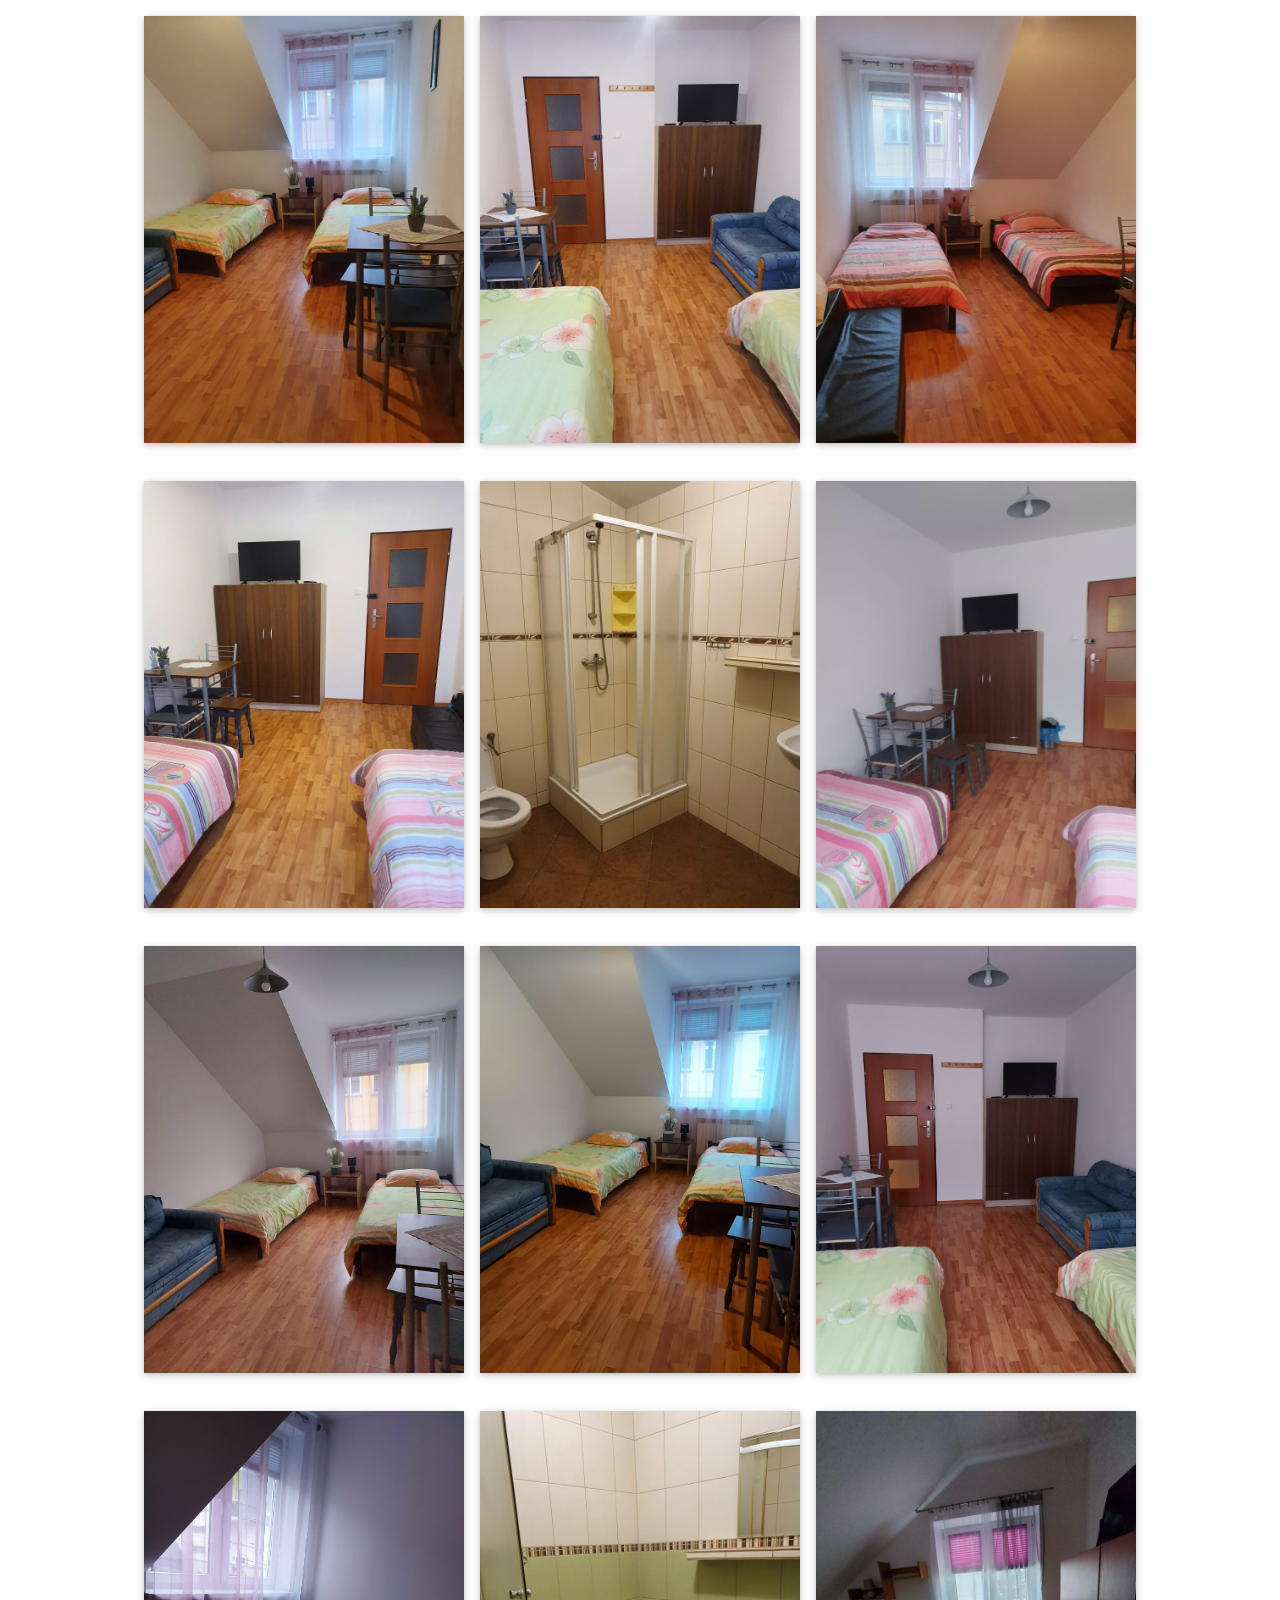
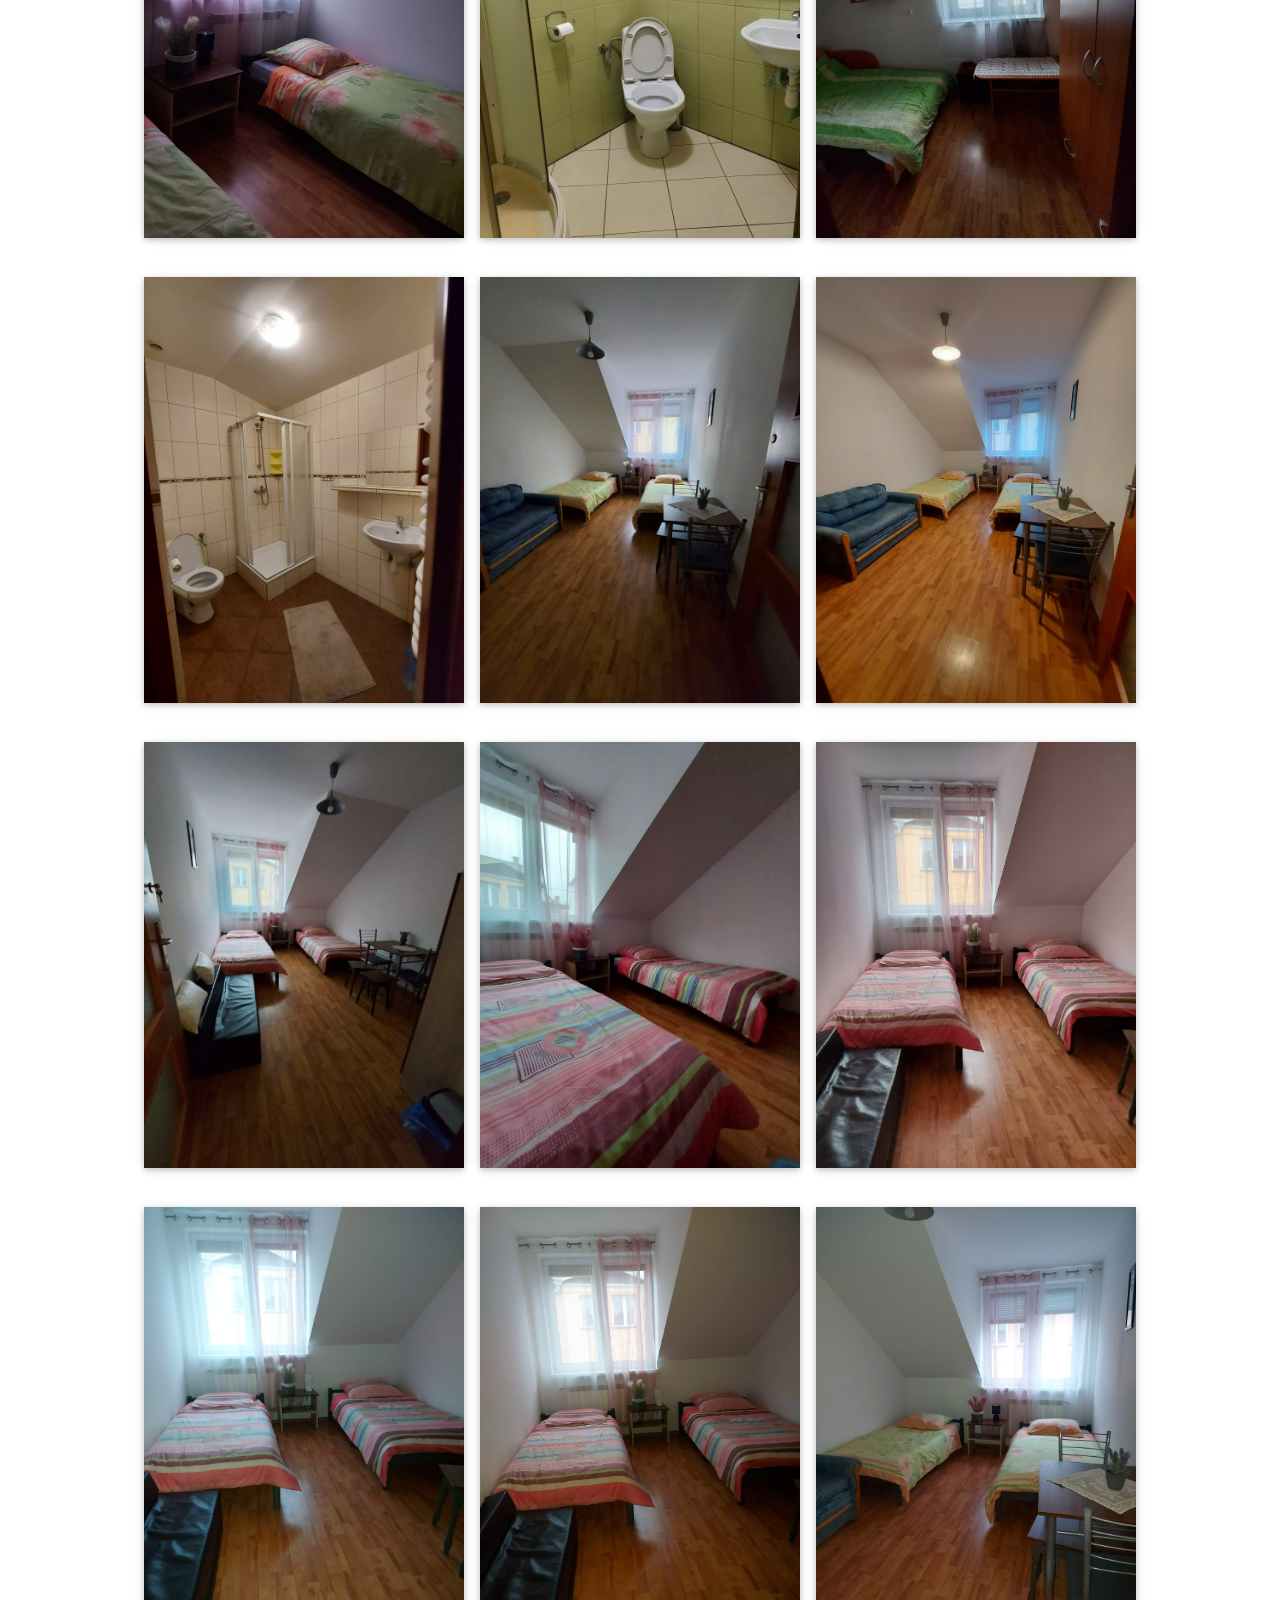
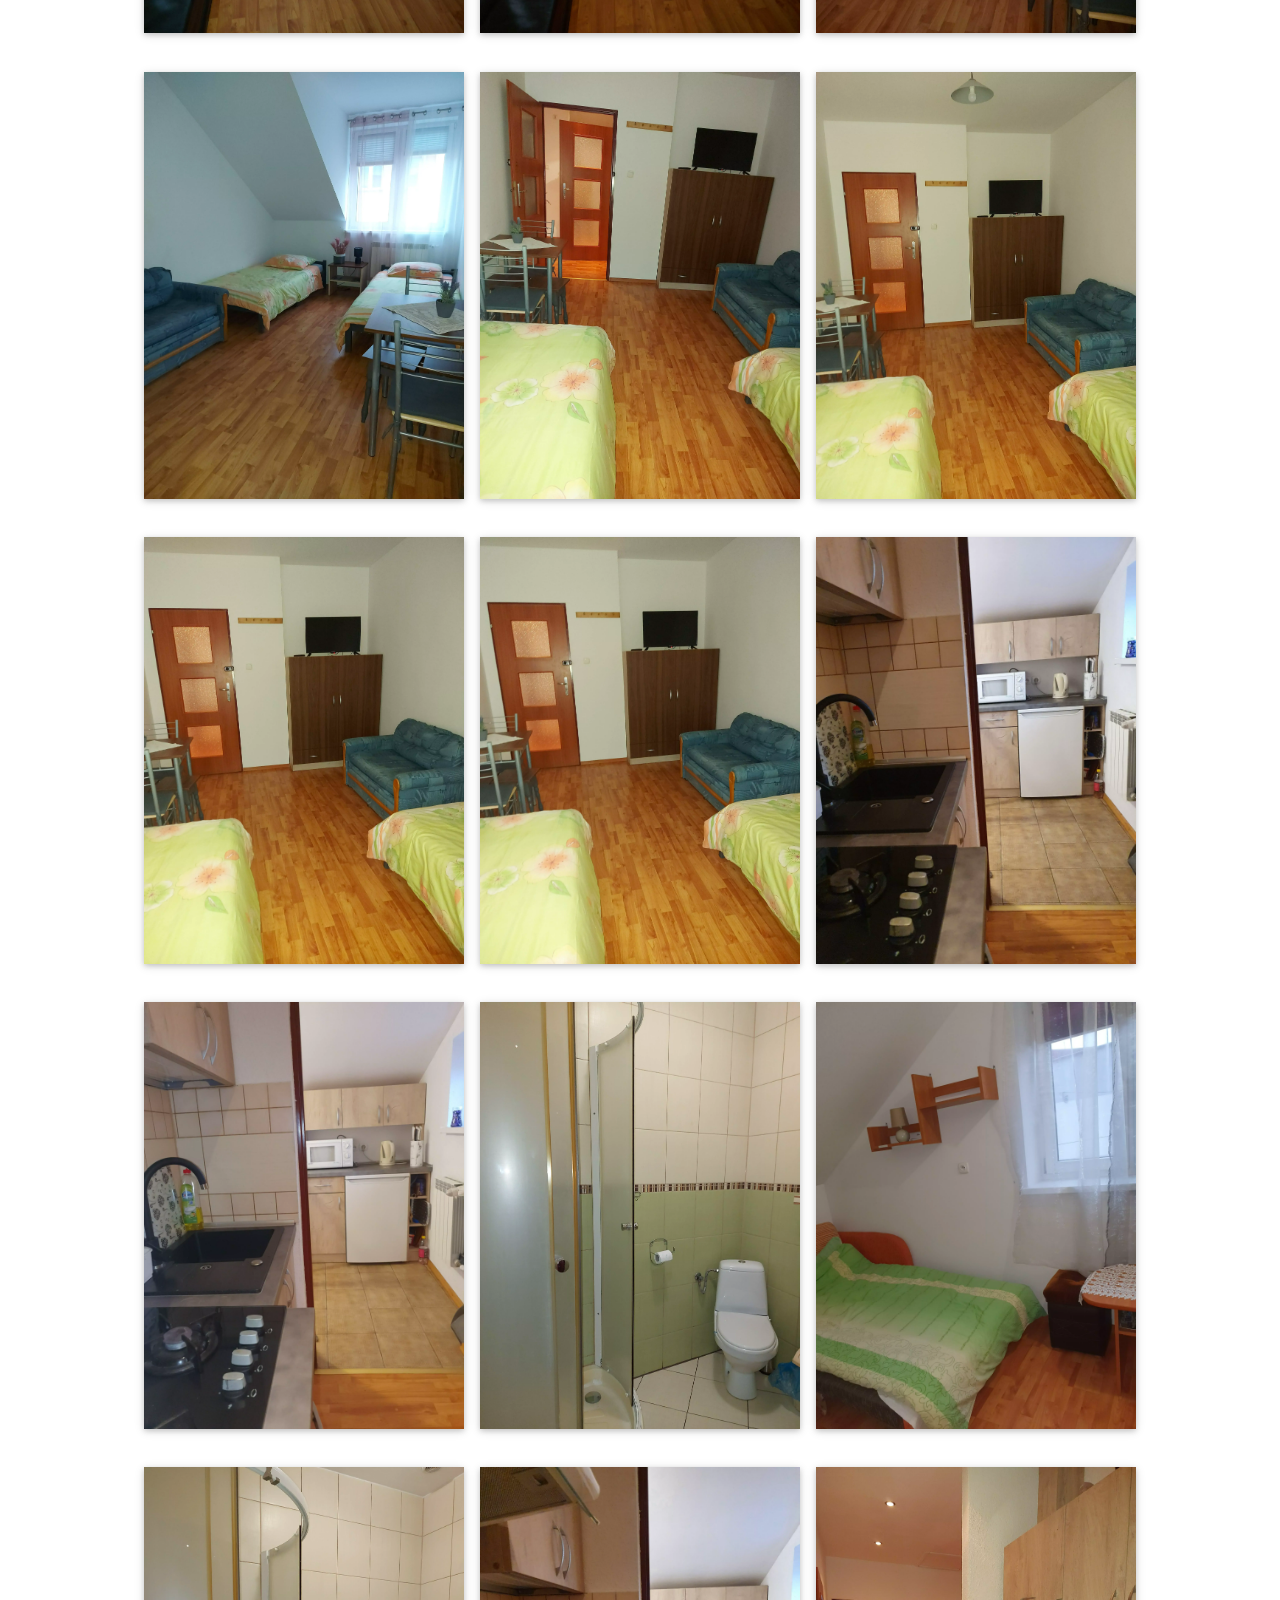
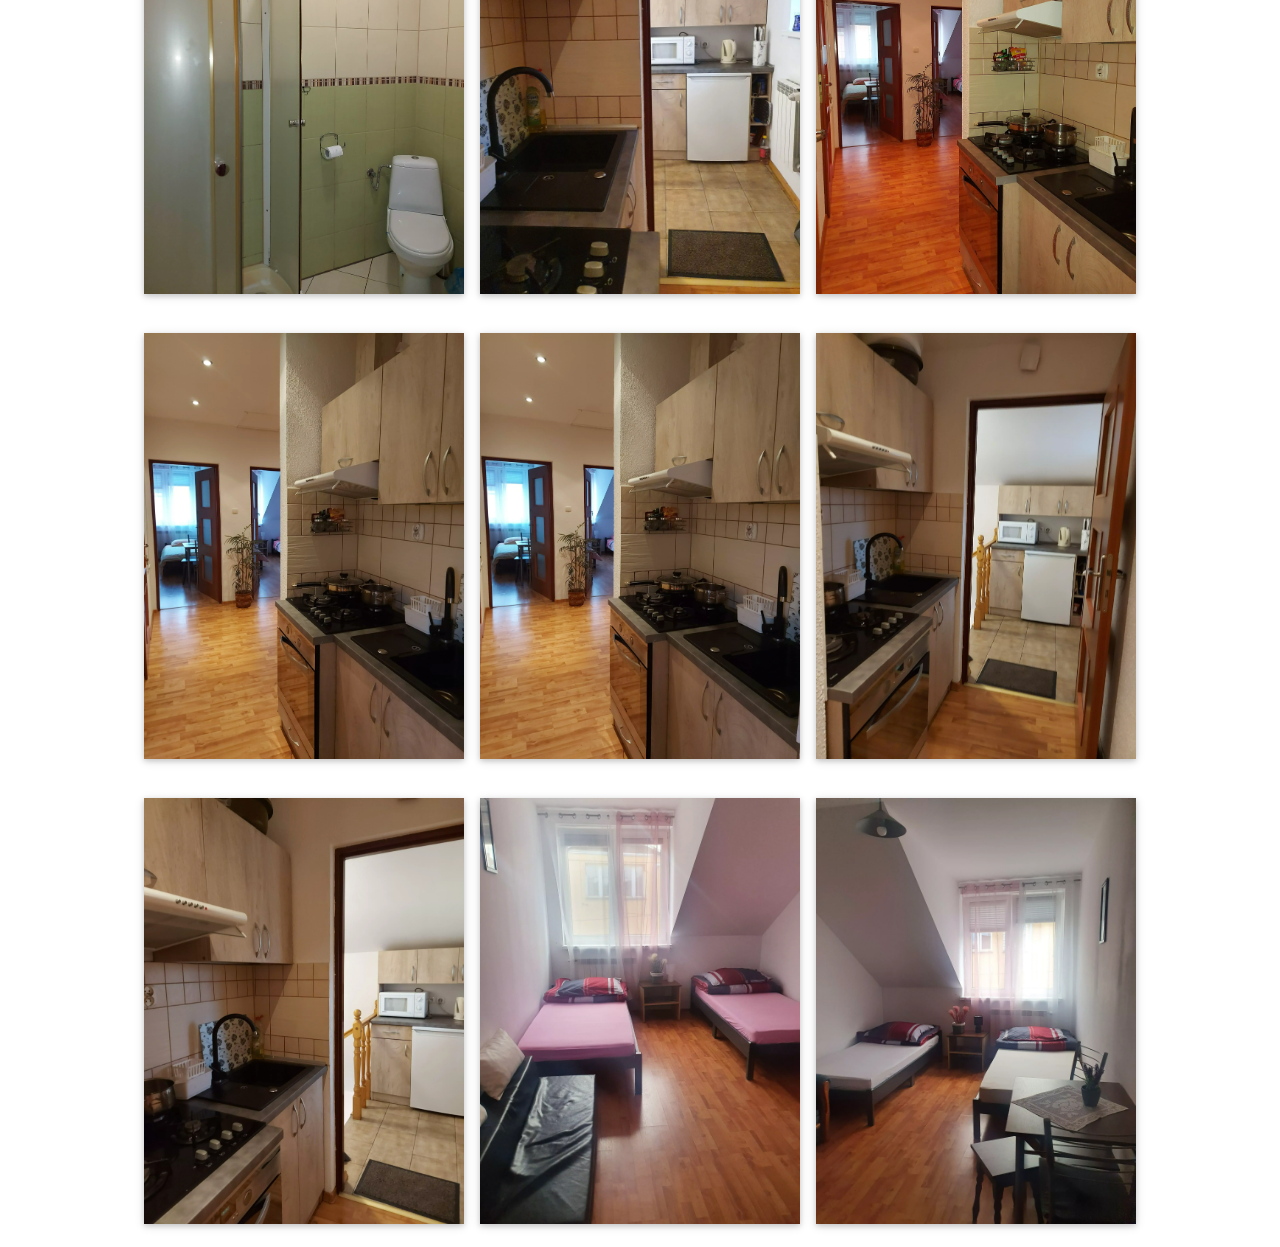
==== galeria/index.html @ 9614b46d "Initial commit" ====
<!DOCTYPE html>
<html lang="pl">
	<head>
		<meta charset="UTF-8">
		<meta name="viewport" content="width=device-width, initial-scale=1.0">
		<link rel="stylesheet" href="style.css">
		<link rel="stylesheet" href="../src/css/w3.css">
		<style>
			.imgexplorer {
        width: 100%; 
        height: 100%; 
        background-repeat: no-repeat;
        background-size: contain;
        background-position: center;
        position: relative;
			}
			.sticky {
        position: fixed;
        top: 50%;
        left: 50%;
        transform: translate(-50%, -50%);
        display: none;
			}
			.sticky img {
			  width: 35vw;
			}
			@media only screen and (max-width: 600px) {
        .sticky img {
          width: 80vw;
        }
			}
			img.hover-shadow {
			  transition: 0.3s;
			}
			.hover-shadow:hover {
			  box-shadow: 0px 0px 15px 0px rgba(0,0,0,1);
			}
			.close {
        color: white;
        position: absolute;
        top: 10px;
        right: 25px;
        font-size: 35px;
        font-weight: bold;
			}
			.close:hover,
			.close:focus {
        color: #999;
        text-decoration: none;
        cursor: pointer;
			}
		</style>
		<script>
			function show(e){
			    document.getElementById("sticky").style.display = "block";
			    document.getElementById("simage").src = e.target.src;
			    document.getElementById("gallery").style.pointerEvents = "none";
			}
			
			function hide(){
			    document.getElementById("sticky").style.display = "none";
			    document.getElementById("gallery").style.pointerEvents = "all";
			}
		</script>
		<title>Galeria</title>
	</head>
	<body>
		<div id="gallery" style="margin-left: auto; margin-right: auto; width: 80%; pointer-events: all;">
			<div class="w3-row-padding w3-margin-top">
				<div class="w3-third">
					<div class="w3-card">
						<img src="1.webp" style="width: 100%;" alt="" class="hover-shadow" onclick="show(event)">
					</div>
					</br>
				</div>
				<div class="w3-third">
					<div class="w3-card">
						<img src="2.webp" style="width: 100%;" alt="" class="hover-shadow" onclick="show(event)">
					</div>
					</br>
				</div>
				<div class="w3-third">
					<div class="w3-card">
						<img src="3.webp" style="width: 100%" alt="" class="hover-shadow" onclick="show(event)">
					</div>
				</div>
				</br>
			</div>
			<div class="w3-row-padding w3-margin-top">
				<div class="w3-third">
					<div class="w3-card">
						<img src="4.webp" style="width: 100%;" alt="" class="hover-shadow" onclick="show(event)">
					</div>
					</br>
				</div>
				<div class="w3-third">
					<div class="w3-card">
						<img src="5.webp" style="width: 100%;" alt="" class="hover-shadow" onclick="show(event)">
					</div>
					</br>
				</div>
				<div class="w3-third">
					<div class="w3-card">
						<img src="6.webp" style="width: 100%" alt="" class="hover-shadow" onclick="show(event)">
					</div>
				</div>
				</br>
			</div>
			<div class="w3-row-padding w3-margin-top">
				<div class="w3-third">
					<div class="w3-card">
						<img src="7.webp" style="width: 100%;" alt="" class="hover-shadow" onclick="show(event)">
					</div>
					</br>
				</div>
				<div class="w3-third">
					<div class="w3-card">
						<img src="8.webp" style="width: 100%;" alt="" class="hover-shadow" onclick="show(event)">
					</div>
					</br>
				</div>
				<div class="w3-third">
					<div class="w3-card">
						<img src="9.webp" style="width: 100%" alt="" class="hover-shadow" onclick="show(event)">
					</div>
				</div>
				</br>
			</div>
			<div class="w3-row-padding w3-margin-top">
				<div class="w3-third">
					<div class="w3-card">
						<img src="10.webp" style="width: 100%;" alt="" class="hover-shadow" onclick="show(event)">
					</div>
					</br>
				</div>
				<div class="w3-third">
					<div class="w3-card">
						<img src="11.webp" style="width: 100%;" alt="" class="hover-shadow" onclick="show(event)">
					</div>
					</br>
				</div>
				<div class="w3-third">
					<div class="w3-card">
						<img src="12.webp" style="width: 100%" alt="" class="hover-shadow" onclick="show(event)">
					</div>
				</div>
				</br>
			</div>
			<div class="w3-row-padding w3-margin-top">
				<div class="w3-third">
					<div class="w3-card">
						<img src="13.webp" style="width: 100%;" alt="" class="hover-shadow" onclick="show(event)">
					</div>
					</br>
				</div>
				<div class="w3-third">
					<div class="w3-card">
						<img src="14.webp" style="width: 100%;" alt="" class="hover-shadow" onclick="show(event)">
					</div>
					</br>
				</div>
				<div class="w3-third">
					<div class="w3-card">
						<img src="15.webp" style="width: 100%" alt="" class="hover-shadow" onclick="show(event)">
					</div>
				</div>
				</br>
			</div>
			<div class="w3-row-padding w3-margin-top">
				<div class="w3-third">
					<div class="w3-card">
						<img src="16.webp" style="width: 100%;" alt="" class="hover-shadow" onclick="show(event)">
					</div>
					</br>
				</div>
				<div class="w3-third">
					<div class="w3-card">
						<img src="17.webp" style="width: 100%;" alt="" class="hover-shadow" onclick="show(event)">
					</div>
					</br>
				</div>
				<div class="w3-third">
					<div class="w3-card">
						<img src="18.webp" style="width: 100%" alt="" class="hover-shadow" onclick="show(event)">
					</div>
				</div>
				</br>
      </div>
      <div class="w3-row-padding w3-margin-top">
				<div class="w3-third">
					<div class="w3-card">
						<img src="19.webp" style="width: 100%;" alt="" class="hover-shadow" onclick="show(event)">
					</div>
					</br>
				</div>
				<div class="w3-third">
					<div class="w3-card">
						<img src="20.webp" style="width: 100%;" alt="" class="hover-shadow" onclick="show(event)">
					</div>
					</br>
				</div>
				<div class="w3-third">
					<div class="w3-card">
						<img src="21.webp" style="width: 100%" alt="" class="hover-shadow" onclick="show(event)">
					</div>
				</div>
				</br>
      </div>
      <div class="w3-row-padding w3-margin-top">
				<div class="w3-third">
					<div class="w3-card">
						<img src="22.webp" style="width: 100%;" alt="" class="hover-shadow" onclick="show(event)">
					</div>
					</br>
				</div>
				<div class="w3-third">
					<div class="w3-card">
						<img src="23.webp" style="width: 100%;" alt="" class="hover-shadow" onclick="show(event)">
					</div>
					</br>
				</div>
				<div class="w3-third">
					<div class="w3-card">
						<img src="24.webp" style="width: 100%" alt="" class="hover-shadow" onclick="show(event)">
					</div>
				</div>
				</br>
      </div>
      <div class="w3-row-padding w3-margin-top">
				<div class="w3-third">
					<div class="w3-card">
						<img src="25.webp" style="width: 100%;" alt="" class="hover-shadow" onclick="show(event)">
					</div>
					</br>
				</div>
				<div class="w3-third">
					<div class="w3-card">
						<img src="26.webp" style="width: 100%;" alt="" class="hover-shadow" onclick="show(event)">
					</div>
					</br>
				</div>
				<div class="w3-third">
					<div class="w3-card">
						<img src="27.webp" style="width: 100%" alt="" class="hover-shadow" onclick="show(event)">
					</div>
				</div>
				</br>
      </div>
      <div class="w3-row-padding w3-margin-top">
				<div class="w3-third">
					<div class="w3-card">
						<img src="28.webp" style="width: 100%;" alt="" class="hover-shadow" onclick="show(event)">
					</div>
					</br>
				</div>
				<div class="w3-third">
					<div class="w3-card">
						<img src="29.webp" style="width: 100%;" alt="" class="hover-shadow" onclick="show(event)">
					</div>
					</br>
				</div>
				<div class="w3-third">
					<div class="w3-card">
						<img src="30.webp" style="width: 100%" alt="" class="hover-shadow" onclick="show(event)">
					</div>
				</div>
				</br>
      </div>
      <div class="w3-row-padding w3-margin-top">
				<div class="w3-third">
					<div class="w3-card">
						<img src="31.webp" style="width: 100%;" alt="" class="hover-shadow" onclick="show(event)">
					</div>
					</br>
				</div>
				<div class="w3-third">
					<div class="w3-card">
						<img src="32.webp" style="width: 100%;" alt="" class="hover-shadow" onclick="show(event)">
					</div>
					</br>
				</div>
				<div class="w3-third">
					<div class="w3-card">
						<img src="33.webp" style="width: 100%" alt="" class="hover-shadow" onclick="show(event)">
					</div>
				</div>
				</br>
      </div>
      <div class="w3-row-padding w3-margin-top">
				<div class="w3-third">
					<div class="w3-card">
						<img src="34.webp" style="width: 100%;" alt="" class="hover-shadow" onclick="show(event)">
					</div>
					</br>
				</div>
				<div class="w3-third">
					<div class="w3-card">
						<img src="35.webp" style="width: 100%;" alt="" class="hover-shadow" onclick="show(event)">
					</div>
					</br>
				</div>
				<div class="w3-third">
					<div class="w3-card">
						<img src="36.webp" style="width: 100%" alt="" class="hover-shadow" onclick="show(event)">
					</div>
				</div>
				</br>
      </div>
      <div class="w3-row-padding w3-margin-top">
				<div class="w3-third">
					<div class="w3-card">
						<img src="37.webp" style="width: 100%;" alt="" class="hover-shadow" onclick="show(event)">
					</div>
					</br>
				</div>
				<div class="w3-third">
					<div class="w3-card">
						<img src="38.webp" style="width: 100%;" alt="" class="hover-shadow" onclick="show(event)">
					</div>
					</br>
				</div>
				<div class="w3-third">
					<div class="w3-card">
						<img src="40.webp" style="width: 100%" alt="" class="hover-shadow" onclick="show(event)">
					</div>
				</div>
				</br>
      </div>
		</div>
		<div class="sticky" id="sticky">
			<img id="simage" src="11.webp" alt="">
			<span class="close" onclick="hide()">&times;</span>
		</div>
	</body>
</html>
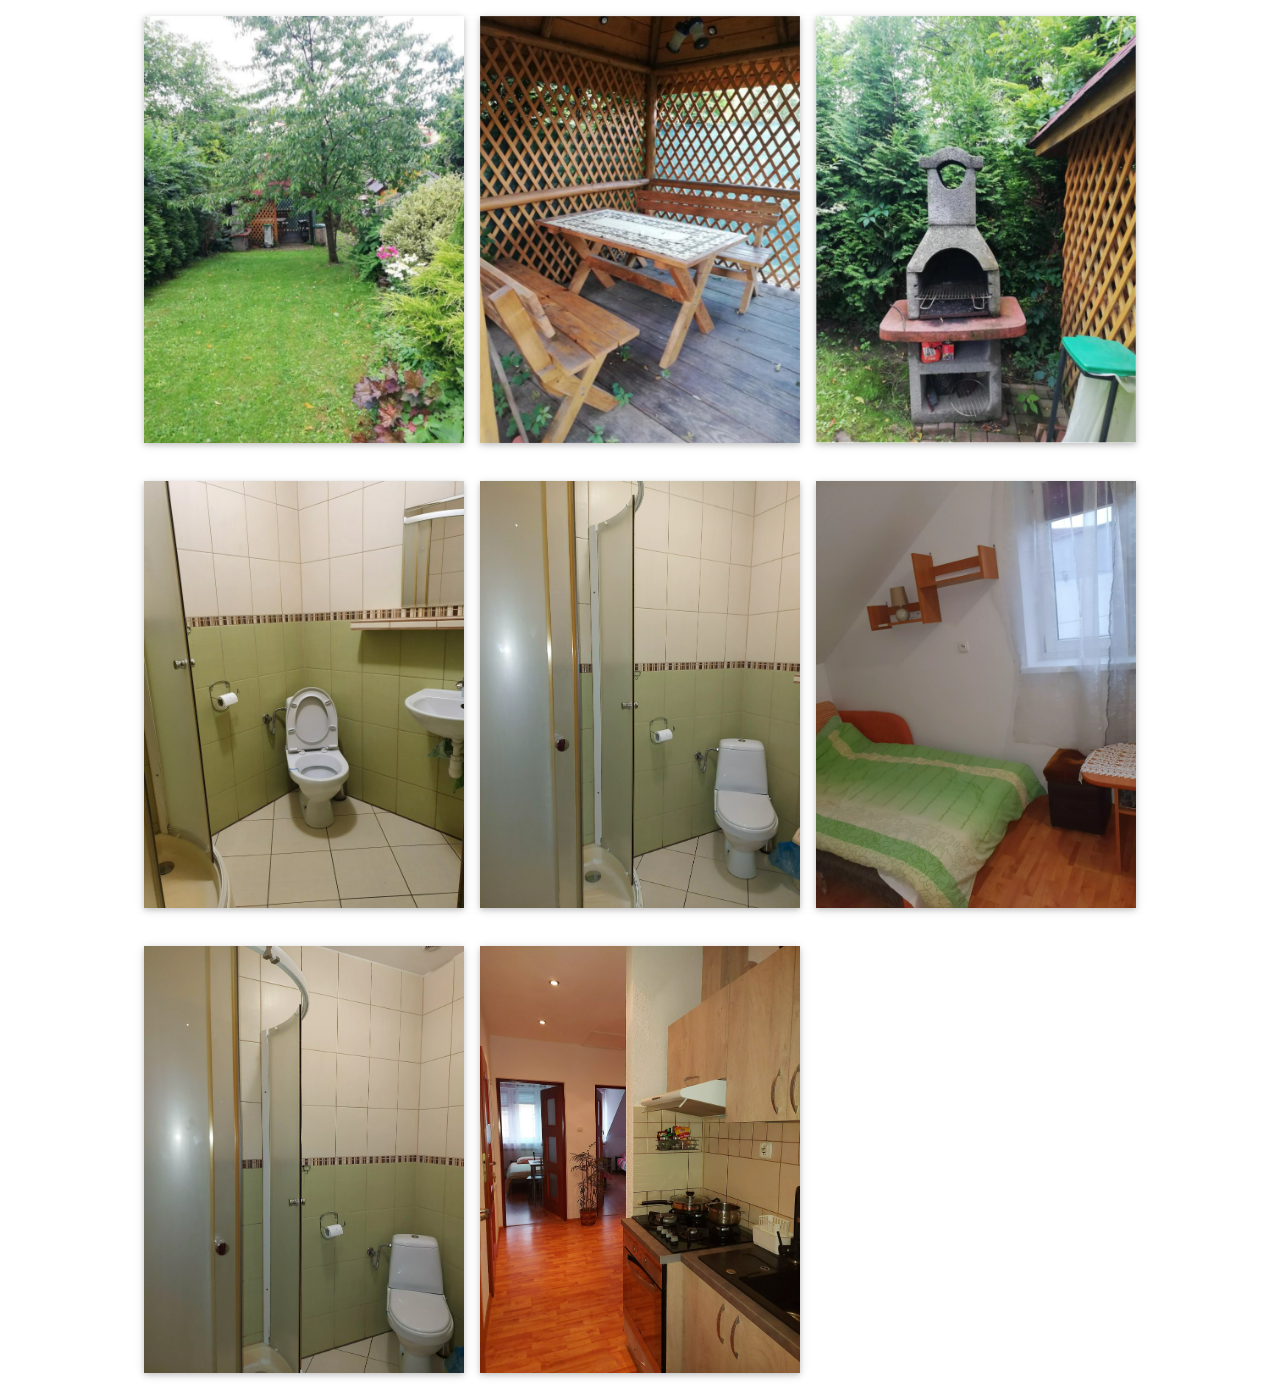
==== commit b0bd642b: "Deleted images" ====
--- a/galeria/index.html
+++ b/galeria/index.html
@@ -119,213 +119,8 @@
 					</div>
 					</br>
 				</div>
-				<div class="w3-third">
-					<div class="w3-card">
-						<img src="9.webp" style="width: 100%" alt="" class="hover-shadow" onclick="show(event)">
-					</div>
-				</div>
 				</br>
 			</div>
-			<div class="w3-row-padding w3-margin-top">
-				<div class="w3-third">
-					<div class="w3-card">
-						<img src="10.webp" style="width: 100%;" alt="" class="hover-shadow" onclick="show(event)">
-					</div>
-					</br>
-				</div>
-				<div class="w3-third">
-					<div class="w3-card">
-						<img src="11.webp" style="width: 100%;" alt="" class="hover-shadow" onclick="show(event)">
-					</div>
-					</br>
-				</div>
-				<div class="w3-third">
-					<div class="w3-card">
-						<img src="12.webp" style="width: 100%" alt="" class="hover-shadow" onclick="show(event)">
-					</div>
-				</div>
-				</br>
-			</div>
-			<div class="w3-row-padding w3-margin-top">
-				<div class="w3-third">
-					<div class="w3-card">
-						<img src="13.webp" style="width: 100%;" alt="" class="hover-shadow" onclick="show(event)">
-					</div>
-					</br>
-				</div>
-				<div class="w3-third">
-					<div class="w3-card">
-						<img src="14.webp" style="width: 100%;" alt="" class="hover-shadow" onclick="show(event)">
-					</div>
-					</br>
-				</div>
-				<div class="w3-third">
-					<div class="w3-card">
-						<img src="15.webp" style="width: 100%" alt="" class="hover-shadow" onclick="show(event)">
-					</div>
-				</div>
-				</br>
-			</div>
-			<div class="w3-row-padding w3-margin-top">
-				<div class="w3-third">
-					<div class="w3-card">
-						<img src="16.webp" style="width: 100%;" alt="" class="hover-shadow" onclick="show(event)">
-					</div>
-					</br>
-				</div>
-				<div class="w3-third">
-					<div class="w3-card">
-						<img src="17.webp" style="width: 100%;" alt="" class="hover-shadow" onclick="show(event)">
-					</div>
-					</br>
-				</div>
-				<div class="w3-third">
-					<div class="w3-card">
-						<img src="18.webp" style="width: 100%" alt="" class="hover-shadow" onclick="show(event)">
-					</div>
-				</div>
-				</br>
-      </div>
-      <div class="w3-row-padding w3-margin-top">
-				<div class="w3-third">
-					<div class="w3-card">
-						<img src="19.webp" style="width: 100%;" alt="" class="hover-shadow" onclick="show(event)">
-					</div>
-					</br>
-				</div>
-				<div class="w3-third">
-					<div class="w3-card">
-						<img src="20.webp" style="width: 100%;" alt="" class="hover-shadow" onclick="show(event)">
-					</div>
-					</br>
-				</div>
-				<div class="w3-third">
-					<div class="w3-card">
-						<img src="21.webp" style="width: 100%" alt="" class="hover-shadow" onclick="show(event)">
-					</div>
-				</div>
-				</br>
-      </div>
-      <div class="w3-row-padding w3-margin-top">
-				<div class="w3-third">
-					<div class="w3-card">
-						<img src="22.webp" style="width: 100%;" alt="" class="hover-shadow" onclick="show(event)">
-					</div>
-					</br>
-				</div>
-				<div class="w3-third">
-					<div class="w3-card">
-						<img src="23.webp" style="width: 100%;" alt="" class="hover-shadow" onclick="show(event)">
-					</div>
-					</br>
-				</div>
-				<div class="w3-third">
-					<div class="w3-card">
-						<img src="24.webp" style="width: 100%" alt="" class="hover-shadow" onclick="show(event)">
-					</div>
-				</div>
-				</br>
-      </div>
-      <div class="w3-row-padding w3-margin-top">
-				<div class="w3-third">
-					<div class="w3-card">
-						<img src="25.webp" style="width: 100%;" alt="" class="hover-shadow" onclick="show(event)">
-					</div>
-					</br>
-				</div>
-				<div class="w3-third">
-					<div class="w3-card">
-						<img src="26.webp" style="width: 100%;" alt="" class="hover-shadow" onclick="show(event)">
-					</div>
-					</br>
-				</div>
-				<div class="w3-third">
-					<div class="w3-card">
-						<img src="27.webp" style="width: 100%" alt="" class="hover-shadow" onclick="show(event)">
-					</div>
-				</div>
-				</br>
-      </div>
-      <div class="w3-row-padding w3-margin-top">
-				<div class="w3-third">
-					<div class="w3-card">
-						<img src="28.webp" style="width: 100%;" alt="" class="hover-shadow" onclick="show(event)">
-					</div>
-					</br>
-				</div>
-				<div class="w3-third">
-					<div class="w3-card">
-						<img src="29.webp" style="width: 100%;" alt="" class="hover-shadow" onclick="show(event)">
-					</div>
-					</br>
-				</div>
-				<div class="w3-third">
-					<div class="w3-card">
-						<img src="30.webp" style="width: 100%" alt="" class="hover-shadow" onclick="show(event)">
-					</div>
-				</div>
-				</br>
-      </div>
-      <div class="w3-row-padding w3-margin-top">
-				<div class="w3-third">
-					<div class="w3-card">
-						<img src="31.webp" style="width: 100%;" alt="" class="hover-shadow" onclick="show(event)">
-					</div>
-					</br>
-				</div>
-				<div class="w3-third">
-					<div class="w3-card">
-						<img src="32.webp" style="width: 100%;" alt="" class="hover-shadow" onclick="show(event)">
-					</div>
-					</br>
-				</div>
-				<div class="w3-third">
-					<div class="w3-card">
-						<img src="33.webp" style="width: 100%" alt="" class="hover-shadow" onclick="show(event)">
-					</div>
-				</div>
-				</br>
-      </div>
-      <div class="w3-row-padding w3-margin-top">
-				<div class="w3-third">
-					<div class="w3-card">
-						<img src="34.webp" style="width: 100%;" alt="" class="hover-shadow" onclick="show(event)">
-					</div>
-					</br>
-				</div>
-				<div class="w3-third">
-					<div class="w3-card">
-						<img src="35.webp" style="width: 100%;" alt="" class="hover-shadow" onclick="show(event)">
-					</div>
-					</br>
-				</div>
-				<div class="w3-third">
-					<div class="w3-card">
-						<img src="36.webp" style="width: 100%" alt="" class="hover-shadow" onclick="show(event)">
-					</div>
-				</div>
-				</br>
-      </div>
-      <div class="w3-row-padding w3-margin-top">
-				<div class="w3-third">
-					<div class="w3-card">
-						<img src="37.webp" style="width: 100%;" alt="" class="hover-shadow" onclick="show(event)">
-					</div>
-					</br>
-				</div>
-				<div class="w3-third">
-					<div class="w3-card">
-						<img src="38.webp" style="width: 100%;" alt="" class="hover-shadow" onclick="show(event)">
-					</div>
-					</br>
-				</div>
-				<div class="w3-third">
-					<div class="w3-card">
-						<img src="40.webp" style="width: 100%" alt="" class="hover-shadow" onclick="show(event)">
-					</div>
-				</div>
-				</br>
-      </div>
 		</div>
 		<div class="sticky" id="sticky">
 			<img id="simage" src="11.webp" alt="">
